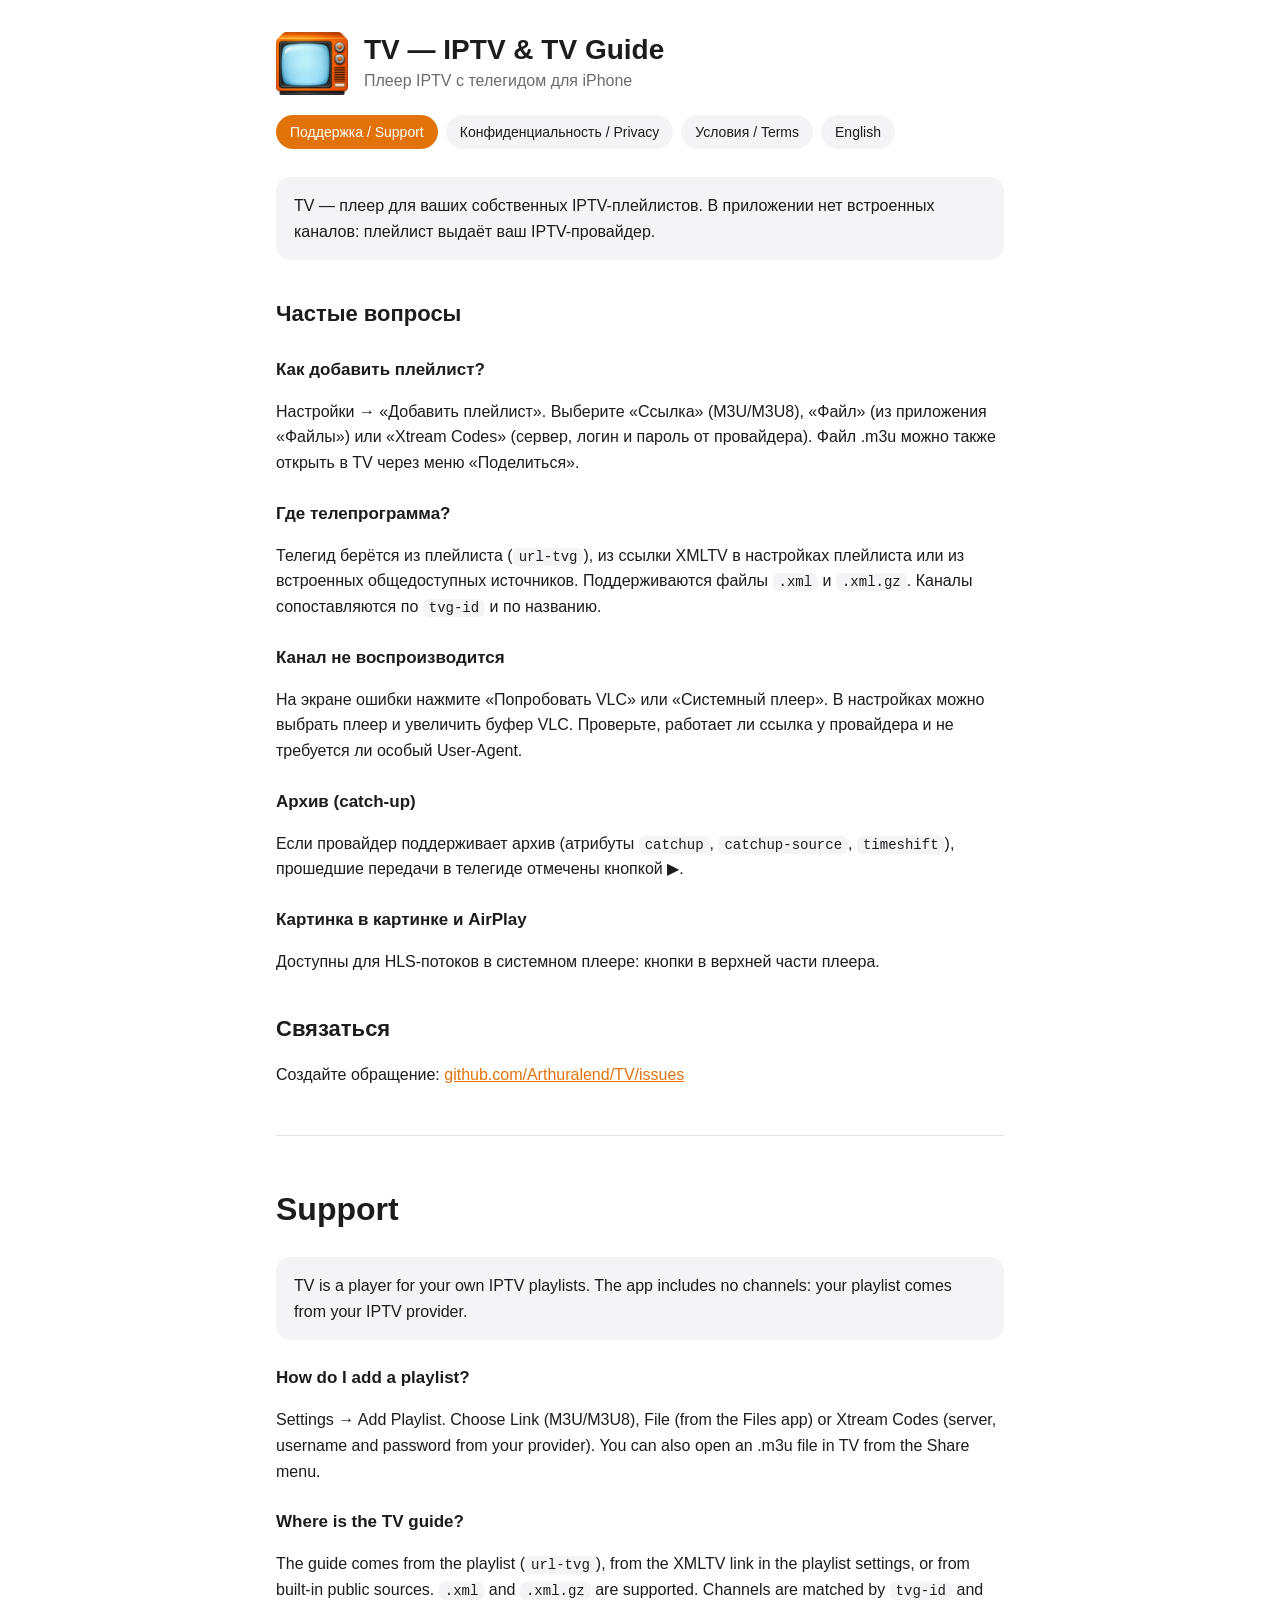
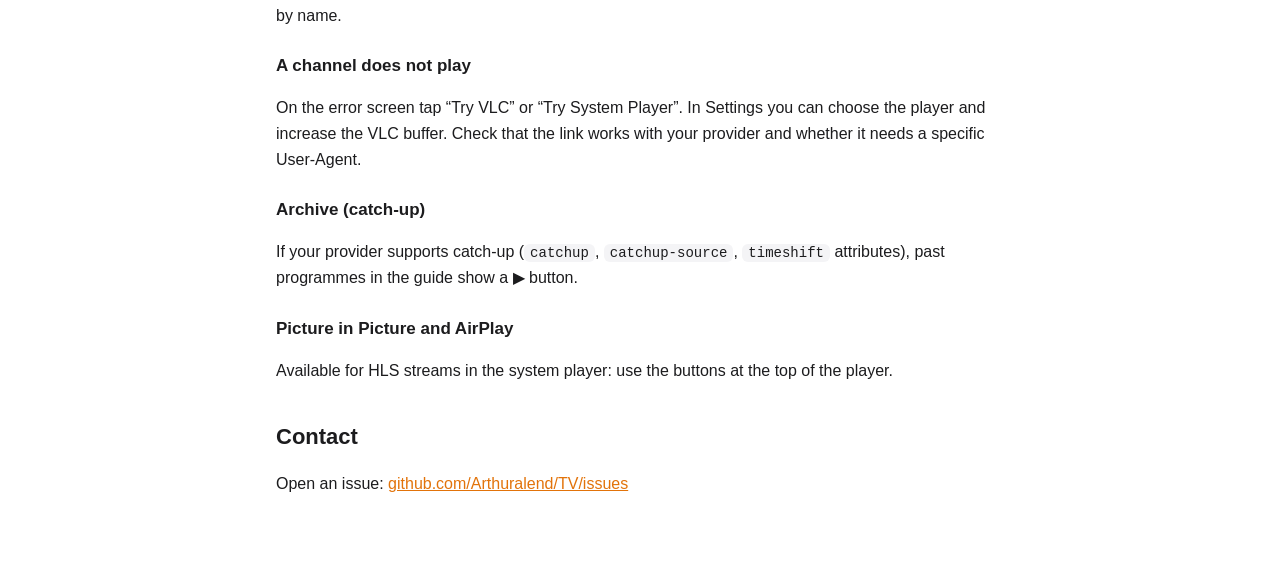
==== docs/index.html @ 81a3fb42 "iOS app «TV» (App Store: TV - IPTV & TV Guide): M3U/Xtream playlists, XMLTV guide, archive, reminder" ====
<!doctype html>
<html lang="ru">
<head>
<meta charset="utf-8">
<meta name="viewport" content="width=device-width, initial-scale=1">
<title>TV — Поддержка / Support</title>
<link rel="stylesheet" href="style.css">
<link rel="icon" href="logo.png">
</head>
<body>
<main>
<header>
  <img src="logo.png" alt="">
  <div><h1>TV — IPTV &amp; TV Guide</h1><p>Плеер IPTV с телегидом для iPhone</p></div>
</header>
<nav>
  <a class="active" href="./">Поддержка / Support</a>
  <a href="privacy.html">Конфиденциальность / Privacy</a>
  <a href="terms.html">Условия / Terms</a>
  <a href="#english">English</a>
</nav>

<div class="card">TV — плеер для ваших собственных IPTV-плейлистов. В приложении нет встроенных каналов: плейлист выдаёт ваш IPTV-провайдер.</div>

<h2>Частые вопросы</h2>
<h3>Как добавить плейлист?</h3>
<p>Настройки → «Добавить плейлист». Выберите «Ссылка» (M3U/M3U8), «Файл» (из приложения «Файлы») или «Xtream Codes» (сервер, логин и пароль от провайдера). Файл .m3u можно также открыть в TV через меню «Поделиться».</p>
<h3>Где телепрограмма?</h3>
<p>Телегид берётся из плейлиста (<code>url-tvg</code>), из ссылки XMLTV в настройках плейлиста или из встроенных общедоступных источников. Поддерживаются файлы <code>.xml</code> и <code>.xml.gz</code>. Каналы сопоставляются по <code>tvg-id</code> и по названию.</p>
<h3>Канал не воспроизводится</h3>
<p>На экране ошибки нажмите «Попробовать VLC» или «Системный плеер». В настройках можно выбрать плеер и увеличить буфер VLC. Проверьте, работает ли ссылка у провайдера и не требуется ли особый User-Agent.</p>
<h3>Архив (catch-up)</h3>
<p>Если провайдер поддерживает архив (атрибуты <code>catchup</code>, <code>catchup-source</code>, <code>timeshift</code>), прошедшие передачи в телегиде отмечены кнопкой ▶.</p>
<h3>Картинка в картинке и AirPlay</h3>
<p>Доступны для HLS-потоков в системном плеере: кнопки в верхней части плеера.</p>

<h2>Связаться</h2>
<p>Создайте обращение: <a href="https://github.com/Arthuralend/TV/issues">github.com/Arthuralend/TV/issues</a></p>

<hr id="english">

<h1>Support</h1>
<div class="card">TV is a player for your own IPTV playlists. The app includes no channels: your playlist comes from your IPTV provider.</div>
<h3>How do I add a playlist?</h3>
<p>Settings → Add Playlist. Choose Link (M3U/M3U8), File (from the Files app) or Xtream Codes (server, username and password from your provider). You can also open an .m3u file in TV from the Share menu.</p>
<h3>Where is the TV guide?</h3>
<p>The guide comes from the playlist (<code>url-tvg</code>), from the XMLTV link in the playlist settings, or from built-in public sources. <code>.xml</code> and <code>.xml.gz</code> are supported. Channels are matched by <code>tvg-id</code> and by name.</p>
<h3>A channel does not play</h3>
<p>On the error screen tap “Try VLC” or “Try System Player”. In Settings you can choose the player and increase the VLC buffer. Check that the link works with your provider and whether it needs a specific User-Agent.</p>
<h3>Archive (catch-up)</h3>
<p>If your provider supports catch-up (<code>catchup</code>, <code>catchup-source</code>, <code>timeshift</code> attributes), past programmes in the guide show a ▶ button.</p>
<h3>Picture in Picture and AirPlay</h3>
<p>Available for HLS streams in the system player: use the buttons at the top of the player.</p>
<h2>Contact</h2>
<p>Open an issue: <a href="https://github.com/Arthuralend/TV/issues">github.com/Arthuralend/TV/issues</a></p>
</main>
</body>
</html>
---- docs/style.css ----
:root{--bg:#ffffff;--fg:#1c1c1e;--muted:#6b6b70;--card:#f4f4f6;--line:#e4e4e8;--accent:#e2730a}
@media (prefers-color-scheme:dark){:root{--bg:#121315;--fg:#f2f2f4;--muted:#a0a0a6;--card:#1f2022;--line:#2e2f32;--accent:#f2800a}}
*{box-sizing:border-box}
body{margin:0;background:var(--bg);color:var(--fg);font:16px/1.6 -apple-system,BlinkMacSystemFont,"Segoe UI",Roboto,Helvetica,Arial,sans-serif}
main{max-width:760px;margin:0 auto;padding:32px 16px 64px}
header{display:flex;align-items:center;gap:16px;margin-bottom:8px}
header img{width:72px;height:auto}
header h1{margin:0;font-size:28px;line-height:1.2}
header p{margin:2px 0 0;color:var(--muted)}
nav{display:flex;flex-wrap:wrap;gap:8px;margin:20px 0 28px}
nav a{padding:6px 14px;border-radius:999px;background:var(--card);color:var(--fg);text-decoration:none;font-size:14px}
nav a.active{background:var(--accent);color:#fff}
h2{font-size:22px;margin:36px 0 8px}
h3{font-size:17px;margin:24px 0 4px}
p,li{color:var(--fg)}
.muted{color:var(--muted);font-size:14px}
.card{background:var(--card);border-radius:14px;padding:16px 18px;margin:16px 0}
a{color:var(--accent)}
hr{border:0;border-top:1px solid var(--line);margin:48px 0}
code{background:var(--card);padding:1px 6px;border-radius:6px;font-size:14px;word-break:break-all}
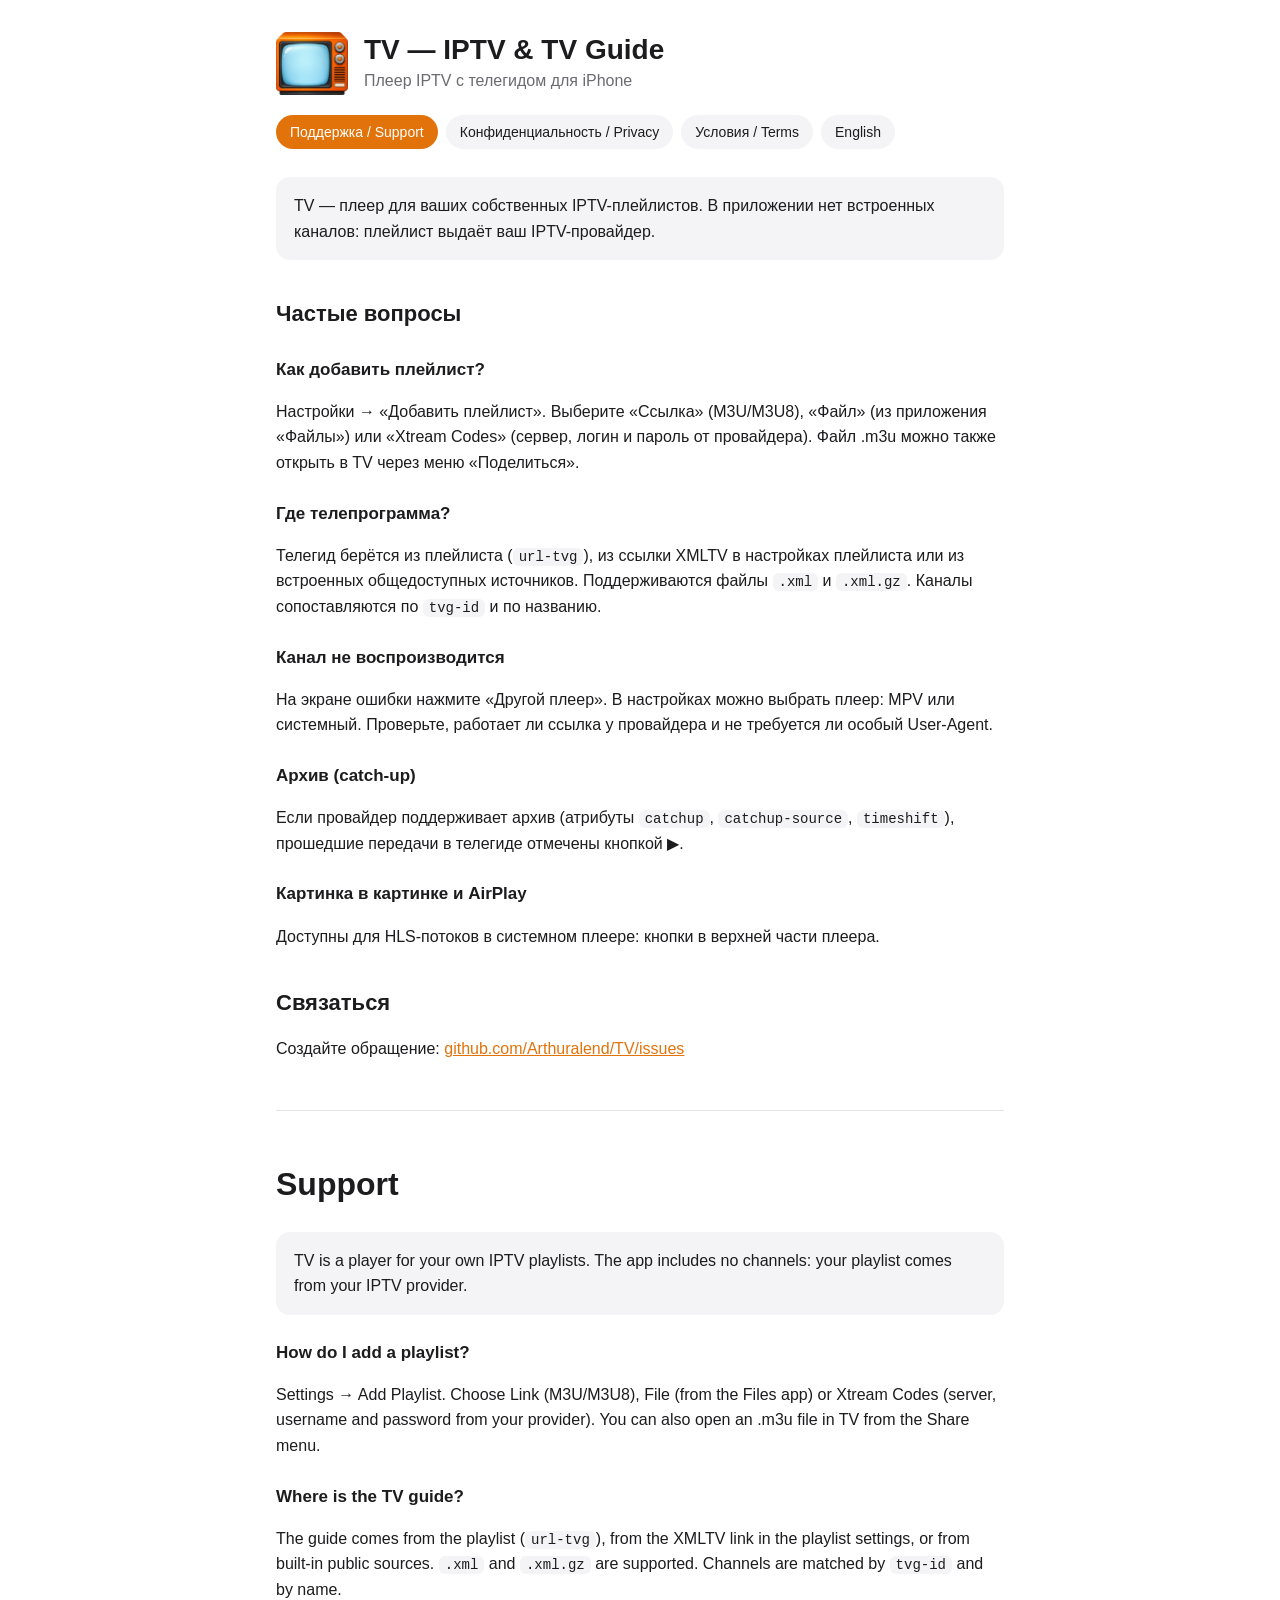
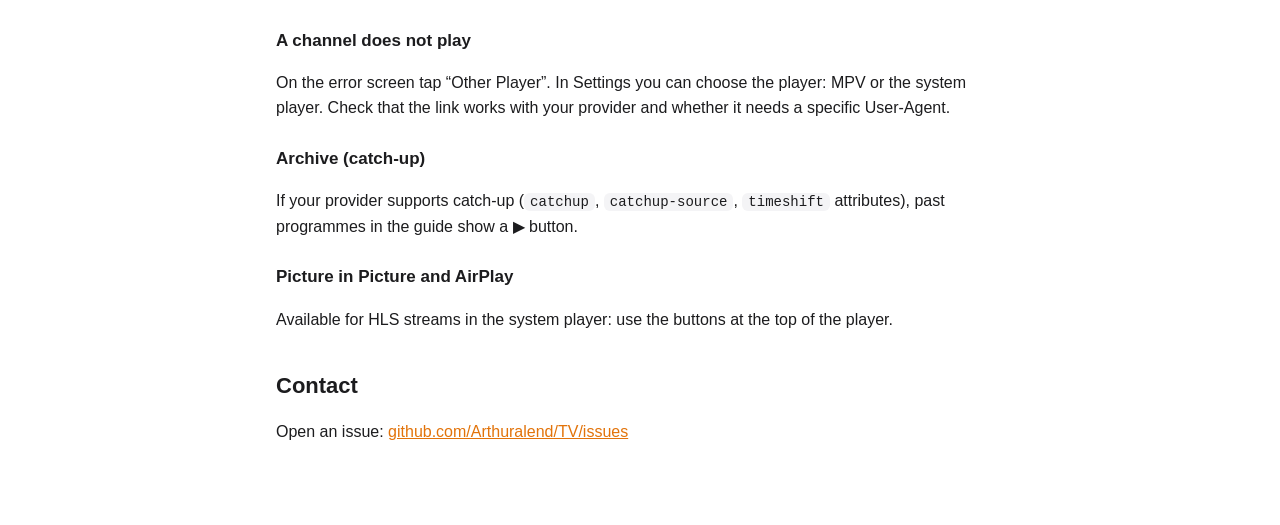
==== commit 34437434: "iOS: VLC removed (MPV + system player only, no CocoaPods); TV guide can be switched off in Settings " ====
--- a/docs/index.html
+++ b/docs/index.html
@@ -28,7 +28,7 @@
 <h3>Где телепрограмма?</h3>
 <p>Телегид берётся из плейлиста (<code>url-tvg</code>), из ссылки XMLTV в настройках плейлиста или из встроенных общедоступных источников. Поддерживаются файлы <code>.xml</code> и <code>.xml.gz</code>. Каналы сопоставляются по <code>tvg-id</code> и по названию.</p>
 <h3>Канал не воспроизводится</h3>
-<p>На экране ошибки нажмите «Попробовать VLC» или «Системный плеер». В настройках можно выбрать плеер и увеличить буфер VLC. Проверьте, работает ли ссылка у провайдера и не требуется ли особый User-Agent.</p>
+<p>На экране ошибки нажмите «Другой плеер». В настройках можно выбрать плеер: MPV или системный. Проверьте, работает ли ссылка у провайдера и не требуется ли особый User-Agent.</p>
 <h3>Архив (catch-up)</h3>
 <p>Если провайдер поддерживает архив (атрибуты <code>catchup</code>, <code>catchup-source</code>, <code>timeshift</code>), прошедшие передачи в телегиде отмечены кнопкой ▶.</p>
 <h3>Картинка в картинке и AirPlay</h3>
@@ -46,7 +46,7 @@
 <h3>Where is the TV guide?</h3>
 <p>The guide comes from the playlist (<code>url-tvg</code>), from the XMLTV link in the playlist settings, or from built-in public sources. <code>.xml</code> and <code>.xml.gz</code> are supported. Channels are matched by <code>tvg-id</code> and by name.</p>
 <h3>A channel does not play</h3>
-<p>On the error screen tap “Try VLC” or “Try System Player”. In Settings you can choose the player and increase the VLC buffer. Check that the link works with your provider and whether it needs a specific User-Agent.</p>
+<p>On the error screen tap “Other Player”. In Settings you can choose the player: MPV or the system player. Check that the link works with your provider and whether it needs a specific User-Agent.</p>
 <h3>Archive (catch-up)</h3>
 <p>If your provider supports catch-up (<code>catchup</code>, <code>catchup-source</code>, <code>timeshift</code> attributes), past programmes in the guide show a ▶ button.</p>
 <h3>Picture in Picture and AirPlay</h3>
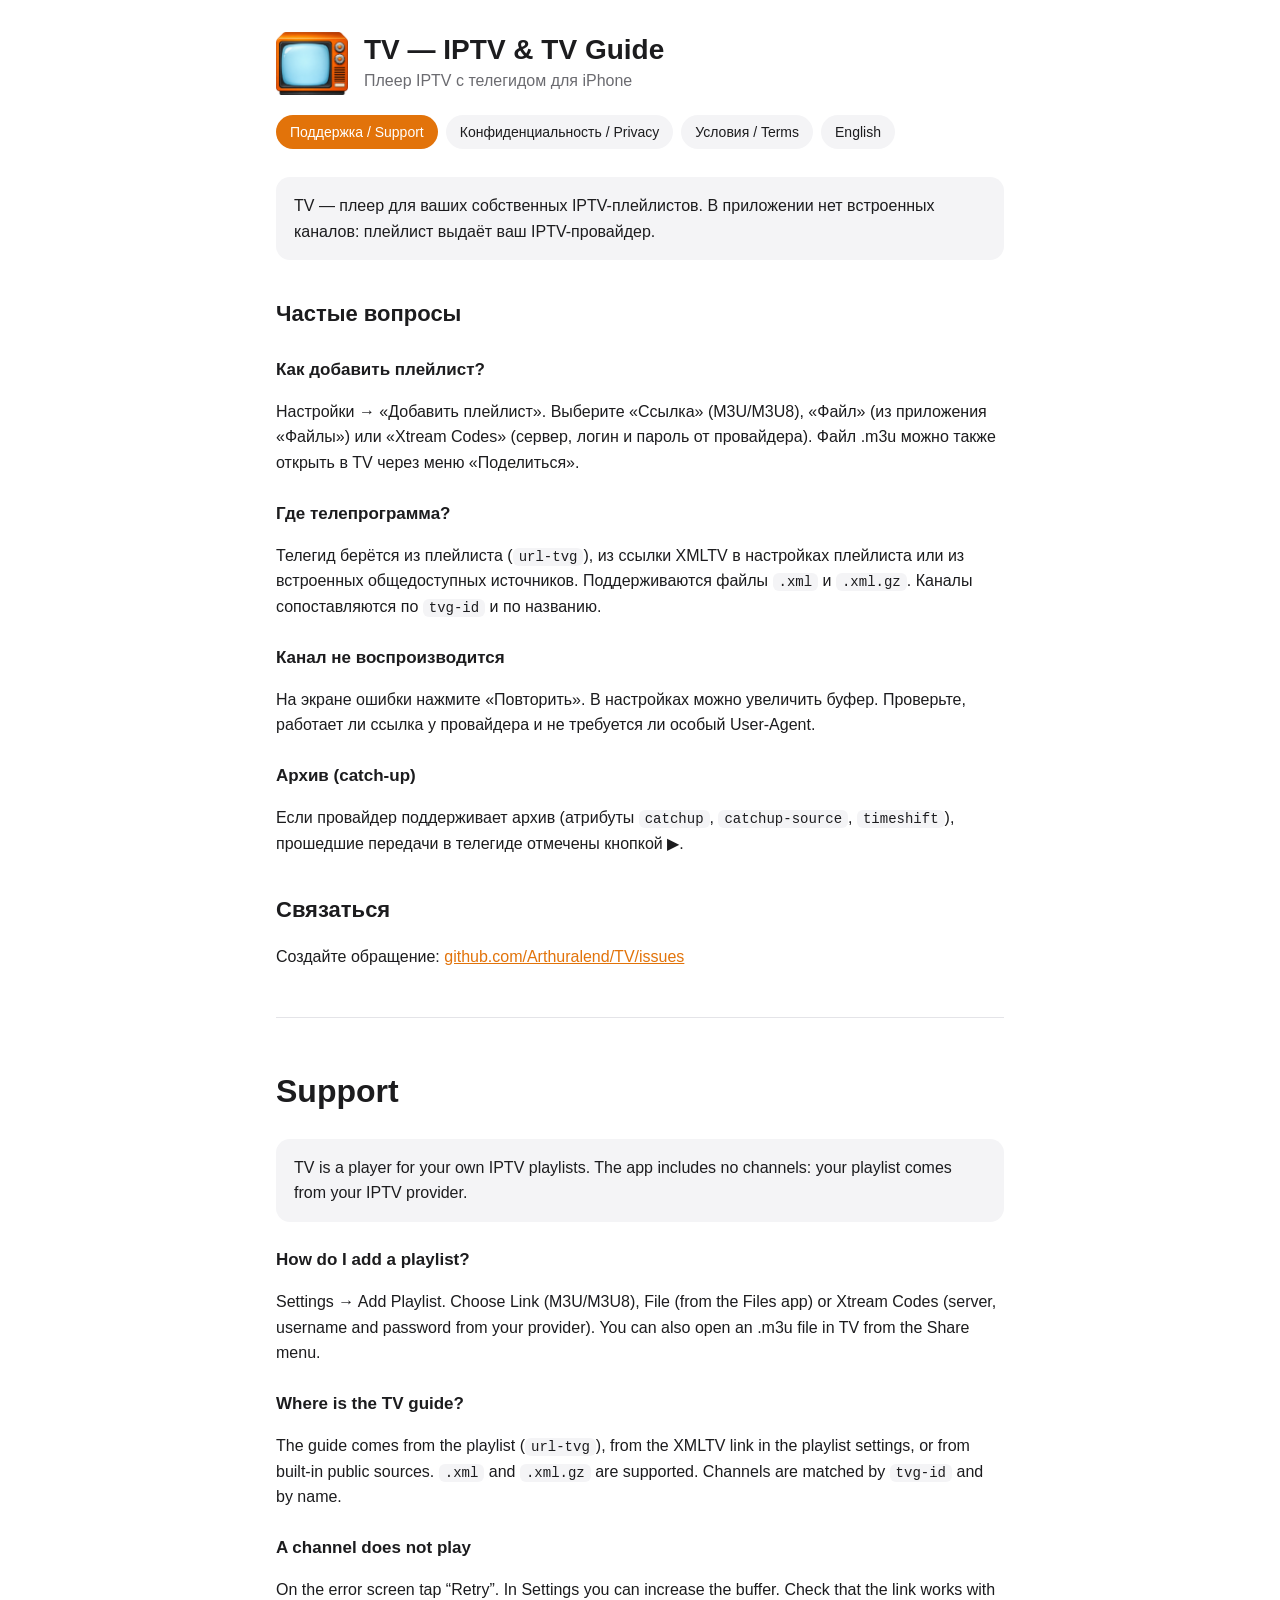
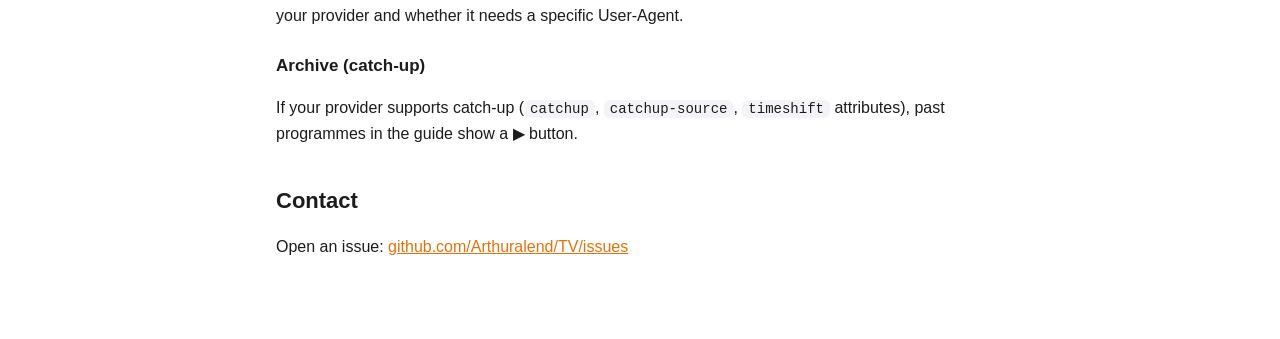
==== commit 4b15f995: "iOS: VLC is the only player again — MPV and the system player (Picture in Picture, AirPlay) removed;" ====
--- a/docs/index.html
+++ b/docs/index.html
@@ -28,11 +28,9 @@
 <h3>Где телепрограмма?</h3>
 <p>Телегид берётся из плейлиста (<code>url-tvg</code>), из ссылки XMLTV в настройках плейлиста или из встроенных общедоступных источников. Поддерживаются файлы <code>.xml</code> и <code>.xml.gz</code>. Каналы сопоставляются по <code>tvg-id</code> и по названию.</p>
 <h3>Канал не воспроизводится</h3>
-<p>На экране ошибки нажмите «Другой плеер». В настройках можно выбрать плеер: MPV или системный. Проверьте, работает ли ссылка у провайдера и не требуется ли особый User-Agent.</p>
+<p>На экране ошибки нажмите «Повторить». В настройках можно увеличить буфер. Проверьте, работает ли ссылка у провайдера и не требуется ли особый User-Agent.</p>
 <h3>Архив (catch-up)</h3>
 <p>Если провайдер поддерживает архив (атрибуты <code>catchup</code>, <code>catchup-source</code>, <code>timeshift</code>), прошедшие передачи в телегиде отмечены кнопкой ▶.</p>
-<h3>Картинка в картинке и AirPlay</h3>
-<p>Доступны для HLS-потоков в системном плеере: кнопки в верхней части плеера.</p>
 
 <h2>Связаться</h2>
 <p>Создайте обращение: <a href="https://github.com/Arthuralend/TV/issues">github.com/Arthuralend/TV/issues</a></p>
@@ -46,11 +44,9 @@
 <h3>Where is the TV guide?</h3>
 <p>The guide comes from the playlist (<code>url-tvg</code>), from the XMLTV link in the playlist settings, or from built-in public sources. <code>.xml</code> and <code>.xml.gz</code> are supported. Channels are matched by <code>tvg-id</code> and by name.</p>
 <h3>A channel does not play</h3>
-<p>On the error screen tap “Other Player”. In Settings you can choose the player: MPV or the system player. Check that the link works with your provider and whether it needs a specific User-Agent.</p>
+<p>On the error screen tap “Retry”. In Settings you can increase the buffer. Check that the link works with your provider and whether it needs a specific User-Agent.</p>
 <h3>Archive (catch-up)</h3>
 <p>If your provider supports catch-up (<code>catchup</code>, <code>catchup-source</code>, <code>timeshift</code> attributes), past programmes in the guide show a ▶ button.</p>
-<h3>Picture in Picture and AirPlay</h3>
-<p>Available for HLS streams in the system player: use the buttons at the top of the player.</p>
 <h2>Contact</h2>
 <p>Open an issue: <a href="https://github.com/Arthuralend/TV/issues">github.com/Arthuralend/TV/issues</a></p>
 </main>
